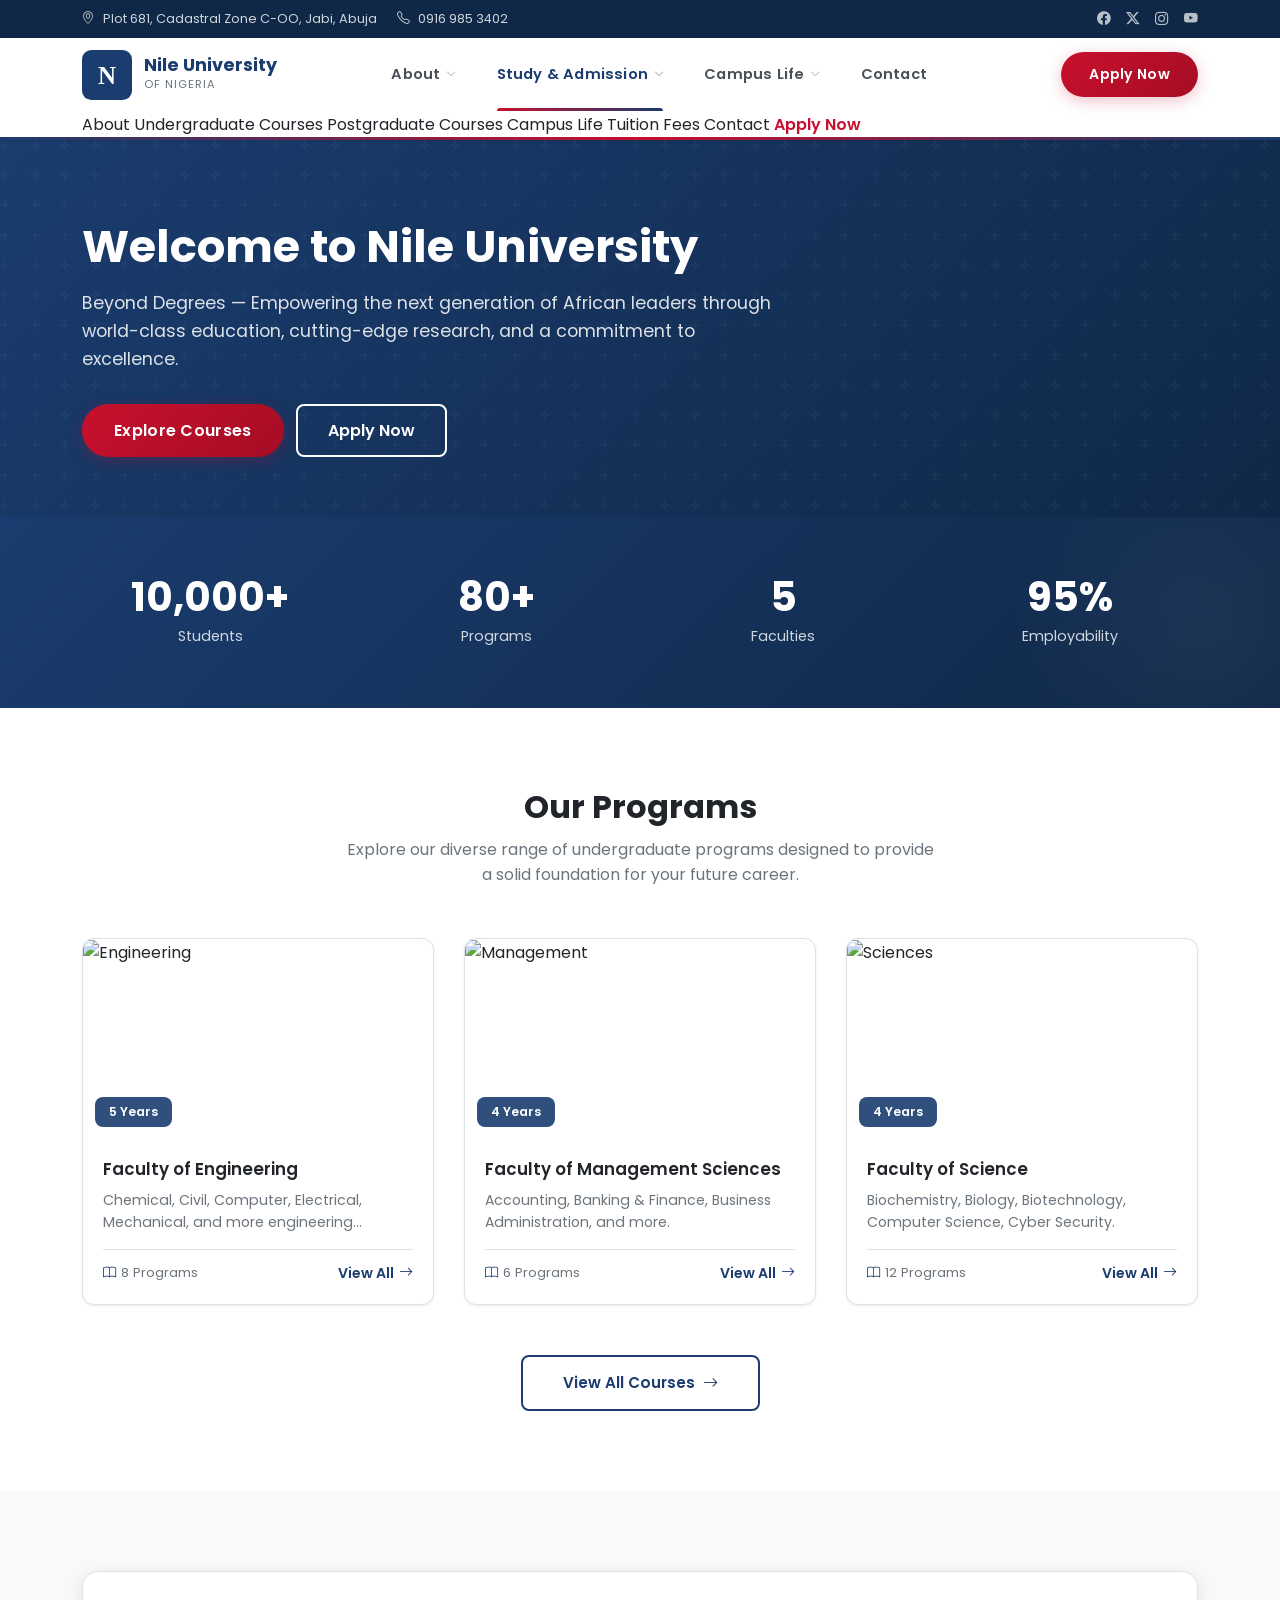
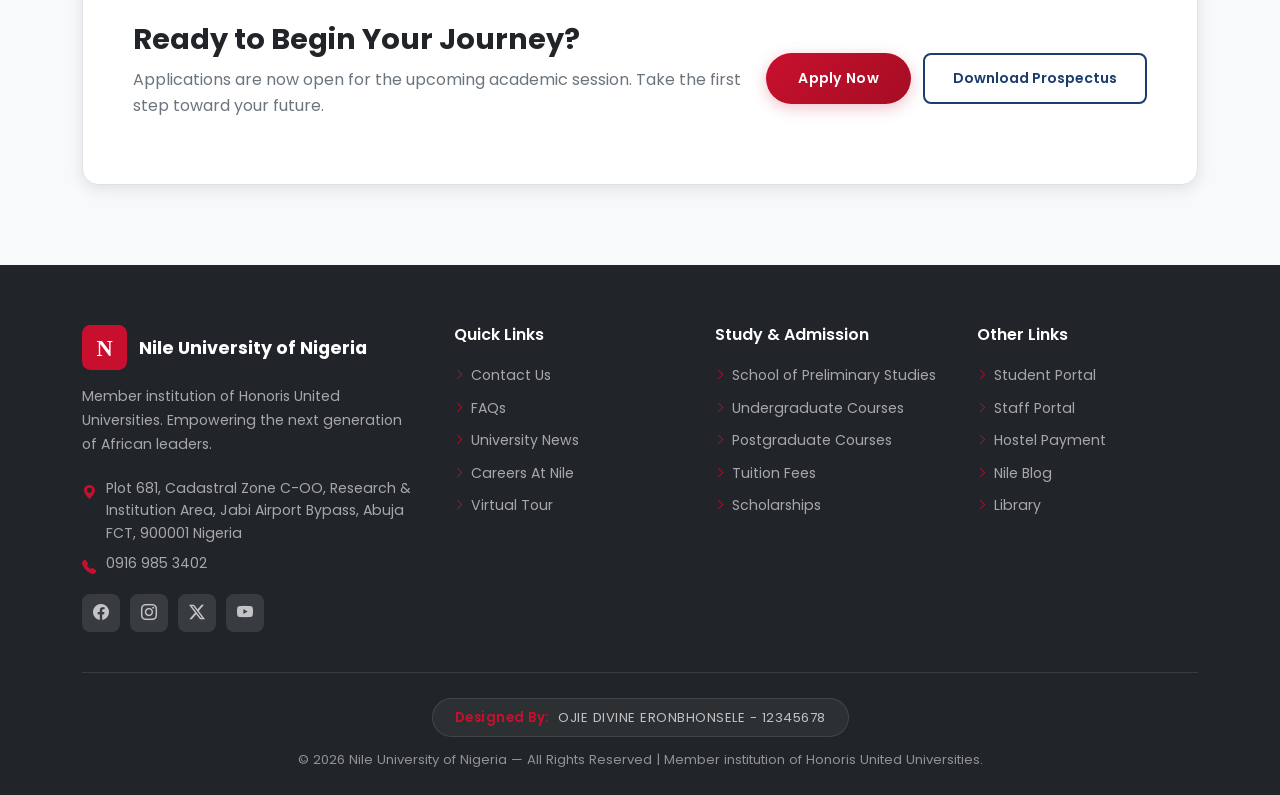
==== index.html @ 28b13f45 "Add files via upload" ====
<!DOCTYPE html>
<html lang="en">
<head>
    <meta charset="UTF-8">
    <meta name="viewport" content="width=device-width, initial-scale=1.0">
    <title>Nile University of Nigeria - Beyond Degrees</title>
    <link rel="icon" type="image/svg+xml" href="data:image/svg+xml,%3Csvg xmlns='http://www.w3.org/2000/svg' viewBox='0 0 64 64'%3E%3Crect width='64' height='64' rx='14' fill='%231a3c6e'/%3E%3Ctext x='32' y='44' text-anchor='middle' fill='white' font-size='32' font-weight='bold' font-family='serif'%3EN%3C/text%3E%3C/svg%3E">
    <link href="https://cdn.jsdelivr.net/npm/bootstrap@5.3.2/dist/css/bootstrap.min.css" rel="stylesheet">
    <link href="https://cdn.jsdelivr.net/npm/bootstrap-icons@1.11.1/font/bootstrap-icons.css" rel="stylesheet">
    <link href="https://fonts.googleapis.com/css2?family=Poppins:wght@300;400;500;600;700;800&family=Manrope:wght@400;500;600;700;800&display=swap" rel="stylesheet">
    <link rel="stylesheet" href="style.css">
</head>
<body>

    <div class="top-bar">
        <div class="container">
            <div class="top-bar-content">
                <div class="top-bar-left">
                    <span><i class="bi bi-geo-alt"></i> Plot 681, Cadastral Zone C-OO, Jabi, Abuja</span>
                    <a href="tel:+2349169853402"><i class="bi bi-telephone"></i> 0916 985 3402</a>
                </div>
                <div class="top-bar-right">
                    <a href="#"><i class="bi bi-facebook"></i></a>
                    <a href="#"><i class="bi bi-twitter-x"></i></a>
                    <a href="#"><i class="bi bi-instagram"></i></a>
                    <a href="#"><i class="bi bi-youtube"></i></a>
                </div>
            </div>
        </div>
    </div>

    <nav class="navbar-main" id="mainNav">
        <div class="container">
            <div style="display:flex; align-items:center; justify-content:space-between;">
                <a href="index.html" class="nav-brand">
                    <svg width="50" height="50" viewBox="0 0 64 64" xmlns="http://www.w3.org/2000/svg">
                        <rect width="64" height="64" rx="12" fill="#1a3c6e"/>
                        <text x="32" y="44" text-anchor="middle" fill="white" font-size="32" font-weight="bold" font-family="serif">N</text>
                    </svg>
                    <div class="nav-brand-text">
                        <span class="nav-brand-name">Nile University</span>
                        <span class="nav-brand-sub">of Nigeria</span>
                    </div>
                </a>

                <ul class="nav-links">
                    <li>
                        <a href="#">About <i class="bi bi-chevron-down"></i></a>
                        <ul class="nav-dropdown">
                            <li><a href="#"><i class="bi bi-person"></i> Vice Chancellor's Message</a></li>
                            <li><a href="#"><i class="bi bi-diagram-3"></i> Organization Chart</a></li>
                            <li><a href="#"><i class="bi bi-people"></i> Staff Directory</a></li>
                            <li><a href="#"><i class="bi bi-newspaper"></i> Latest News</a></li>
                        </ul>
                    </li>
                    <li>
                        <a href="#" class="active">Study & Admission <i class="bi bi-chevron-down"></i></a>
                        <ul class="nav-dropdown">
                            <li><a href="courses.html"><i class="bi bi-book"></i> Undergraduate Courses</a></li>
                            <li><a href="#"><i class="bi bi-mortarboard"></i> Postgraduate Courses</a></li>
                            <li><a href="#"><i class="bi bi-calendar"></i> Academic Calendar</a></li>
                            <li><a href="#"><i class="bi bi-cash-stack"></i> Tuition Fees</a></li>
                            <li><a href="#"><i class="bi bi-award"></i> Scholarships</a></li>
                        </ul>
                    </li>
                    <li>
                        <a href="#">Campus Life <i class="bi bi-chevron-down"></i></a>
                        <ul class="nav-dropdown">
                            <li><a href="#"><i class="bi bi-building"></i> Student Experience</a></li>
                            <li><a href="#"><i class="bi bi-house-door"></i> Accommodation</a></li>
                            <li><a href="#"><i class="bi bi-heart"></i> Student Welfare</a></li>
                            <li><a href="#"><i class="bi bi-megaphone"></i> Clubs & Activities</a></li>
                        </ul>
                    </li>
                    <li><a href="#">Contact</a></li>
                </ul>

                <div class="nav-cta">
                    <a href="#" class="btn-apply">Apply Now</a>
                </div>

                <button class="nav-toggler" id="navToggler" onclick="toggleMobileNav()">
                    <span></span><span></span><span></span>
                </button>
            </div>

            <div class="nav-mobile" id="mobileNav">
                <a href="#">About</a>
                <a href="courses.html">Undergraduate Courses</a>
                <a href="#">Postgraduate Courses</a>
                <a href="#">Campus Life</a>
                <a href="#">Tuition Fees</a>
                <a href="#">Contact</a>
                <a href="#" style="color:var(--accent); font-weight:600;">Apply Now</a>
            </div>
        </div>
    </nav>

    <section class="hero-banner">
        <div class="container hero-banner-content">
            <h1>Welcome to Nile University</h1>
            <p>Beyond Degrees — Empowering the next generation of African leaders through world-class education, cutting-edge research, and a commitment to excellence.</p>
            <div style="display:flex; gap:12px; flex-wrap:wrap;">
                <a href="courses.html" class="btn-apply" style="font-size:1rem; padding:14px 32px;">Explore Courses</a>
                <a href="#" class="btn-pay" style="font-size:1rem; padding:12px 30px; border-color:white; color:white;">Apply Now</a>
            </div>
        </div>
    </section>

    <section class="stats-banner">
        <div class="container">
            <div class="stats-grid">
                <div class="stat-item fade-up">
                    <div class="stat-number">10,000+</div>
                    <div class="stat-label">Students</div>
                </div>
                <div class="stat-item fade-up">
                    <div class="stat-number">80+</div>
                    <div class="stat-label">Programs</div>
                </div>
                <div class="stat-item fade-up">
                    <div class="stat-number">5</div>
                    <div class="stat-label">Faculties</div>
                </div>
                <div class="stat-item fade-up">
                    <div class="stat-number">95%</div>
                    <div class="stat-label">Employability</div>
                </div>
            </div>
        </div>
    </section>

    <section style="padding:80px 0; background:var(--white);">
        <div class="container">
            <div style="text-align:center; margin-bottom:50px;">
                <h2 style="font-size:2rem; font-weight:700; color:var(--gray-900); margin-bottom:10px;">Our Programs</h2>
                <p style="color:var(--gray-500); max-width:600px; margin:0 auto;">Explore our diverse range of undergraduate programs designed to provide a solid foundation for your future career.</p>
            </div>
            <div class="courses-grid">
                <div class="course-card fade-up">
                    <div class="course-card-img">
                        <img src="https://images.unsplash.com/photo-1581092918056-0c4c3acd3789?w=600&h=400&fit=crop" alt="Engineering">
                        <span class="duration-badge">5 Years</span>
                    </div>
                    <div class="course-card-body">
                        <h3 class="course-card-title"><a href="#">Faculty of Engineering</a></h3>
                        <p class="course-card-desc">Chemical, Civil, Computer, Electrical, Mechanical, and more engineering programs.</p>
                        <div class="course-card-meta">
                            <span><i class="bi bi-book"></i> 8 Programs</span>
                            <a href="courses.html" class="course-card-link">View All <i class="bi bi-arrow-right"></i></a>
                        </div>
                    </div>
                </div>
                <div class="course-card fade-up">
                    <div class="course-card-img">
                        <img src="https://images.unsplash.com/photo-1554224155-8d04cb21cd6c?w=600&h=400&fit=crop" alt="Management">
                        <span class="duration-badge">4 Years</span>
                    </div>
                    <div class="course-card-body">
                        <h3 class="course-card-title"><a href="#">Faculty of Management Sciences</a></h3>
                        <p class="course-card-desc">Accounting, Banking & Finance, Business Administration, and more.</p>
                        <div class="course-card-meta">
                            <span><i class="bi bi-book"></i> 6 Programs</span>
                            <a href="courses.html" class="course-card-link">View All <i class="bi bi-arrow-right"></i></a>
                        </div>
                    </div>
                </div>
                <div class="course-card fade-up">
                    <div class="course-card-img">
                        <img src="https://images.unsplash.com/photo-1532094349884-543bc11b234d?w=600&h=400&fit=crop" alt="Sciences">
                        <span class="duration-badge">4 Years</span>
                    </div>
                    <div class="course-card-body">
                        <h3 class="course-card-title"><a href="#">Faculty of Science</a></h3>
                        <p class="course-card-desc">Biochemistry, Biology, Biotechnology, Computer Science, Cyber Security.</p>
                        <div class="course-card-meta">
                            <span><i class="bi bi-book"></i> 12 Programs</span>
                            <a href="courses.html" class="course-card-link">View All <i class="bi bi-arrow-right"></i></a>
                        </div>
                    </div>
                </div>
            </div>
            <div class="load-more-wrap">
                <a href="courses.html" class="btn-load-more">View All Courses <i class="bi bi-arrow-right"></i></a>
            </div>
        </div>
    </section>

    <section class="cta-section">
        <div class="container">
            <div class="cta-box fade-up">
                <div class="cta-text">
                    <h2>Ready to Begin Your Journey?</h2>
                    <p>Applications are now open for the upcoming academic session. Take the first step toward your future.</p>
                </div>
                <div class="cta-buttons">
                    <a href="#" class="btn-apply" style="padding:14px 32px;">Apply Now</a>
                    <a href="#" class="btn-pay" style="padding:12px 28px;">Download Prospectus</a>
                </div>
            </div>
        </div>
    </section>

    <footer class="footer">
        <div class="container">
            <div class="footer-grid">
                <div>
                    <div class="footer-brand">
                        <svg width="45" height="45" viewBox="0 0 64 64" xmlns="http://www.w3.org/2000/svg">
                            <rect width="64" height="64" rx="12" fill="#c8102e"/>
                            <text x="32" y="44" text-anchor="middle" fill="white" font-size="32" font-weight="bold" font-family="serif">N</text>
                        </svg>
                        <span class="footer-brand-name">Nile University of Nigeria</span>
                    </div>
                    <p class="footer-desc">Member institution of Honoris United Universities. Empowering the next generation of African leaders.</p>
                    <div class="footer-address">
                        <i class="bi bi-geo-alt-fill"></i>
                        <span>Plot 681, Cadastral Zone C-OO, Research & Institution Area, Jabi Airport Bypass, Abuja FCT, 900001 Nigeria</span>
                    </div>
                    <div class="footer-address">
                        <i class="bi bi-telephone-fill"></i>
                        <a href="tel:+2349169853402" style="color:rgba(255,255,255,0.6);">0916 985 3402</a>
                    </div>
                    <div class="footer-social">
                        <a href="#"><i class="bi bi-facebook"></i></a>
                        <a href="#"><i class="bi bi-instagram"></i></a>
                        <a href="#"><i class="bi bi-twitter-x"></i></a>
                        <a href="#"><i class="bi bi-youtube"></i></a>
                    </div>
                </div>
                <div>
                    <h6 class="footer-heading">Quick Links</h6>
                    <ul class="footer-links">
                        <li><a href="#"><i class="bi bi-chevron-right"></i> Contact Us</a></li>
                        <li><a href="#"><i class="bi bi-chevron-right"></i> FAQs</a></li>
                        <li><a href="#"><i class="bi bi-chevron-right"></i> University News</a></li>
                        <li><a href="#"><i class="bi bi-chevron-right"></i> Careers At Nile</a></li>
                        <li><a href="#"><i class="bi bi-chevron-right"></i> Virtual Tour</a></li>
                    </ul>
                </div>
                <div>
                    <h6 class="footer-heading">Study & Admission</h6>
                    <ul class="footer-links">
                        <li><a href="#"><i class="bi bi-chevron-right"></i> School of Preliminary Studies</a></li>
                        <li><a href="courses.html"><i class="bi bi-chevron-right"></i> Undergraduate Courses</a></li>
                        <li><a href="#"><i class="bi bi-chevron-right"></i> Postgraduate Courses</a></li>
                        <li><a href="#"><i class="bi bi-chevron-right"></i> Tuition Fees</a></li>
                        <li><a href="#"><i class="bi bi-chevron-right"></i> Scholarships</a></li>
                    </ul>
                </div>
                <div>
                    <h6 class="footer-heading">Other Links</h6>
                    <ul class="footer-links">
                        <li><a href="#"><i class="bi bi-chevron-right"></i> Student Portal</a></li>
                        <li><a href="#"><i class="bi bi-chevron-right"></i> Staff Portal</a></li>
                        <li><a href="#"><i class="bi bi-chevron-right"></i> Hostel Payment</a></li>
                        <li><a href="#"><i class="bi bi-chevron-right"></i> Nile Blog</a></li>
                        <li><a href="#"><i class="bi bi-chevron-right"></i> Library</a></li>
                    </ul>
                </div>
            </div>
            <div class="footer-bottom">
                <div class="footer-designed-by">
                    <span>Designed By:</span> OJIE DIVINE ERONBHONSELE - 12345678
                </div>
                <p>&copy; 2026 Nile University of Nigeria &mdash; All Rights Reserved | Member institution of Honoris United Universities.</p>
            </div>
        </div>
    </footer>

    <button class="back-to-top" id="backToTop"><i class="bi bi-arrow-up"></i></button>

    <script src="https://cdn.jsdelivr.net/npm/bootstrap@5.3.2/dist/js/bootstrap.bundle.min.js"></script>
    <script src="main.js"></script>
</body>
</html>
---- style.css ----
:root {
    --primary: #1a3c6e;
    --primary-dark: #0f2847;
    --primary-light: #2a5298;
    --accent: #c8102e;
    --accent-light: #e8334d;
    --gold: #b8860b;
    --dark: #1a1a2e;
    --gray-900: #212529;
    --gray-700: #495057;
    --gray-500: #6c757d;
    --gray-300: #dee2e6;
    --gray-100: #f8f9fa;
    --white: #ffffff;
    --shadow-sm: 0 1px 3px rgba(0,0,0,0.08);
    --shadow-md: 0 4px 15px rgba(0,0,0,0.1);
    --shadow-lg: 0 10px 40px rgba(0,0,0,0.12);
    --shadow-xl: 0 20px 60px rgba(0,0,0,0.15);
    --radius-sm: 8px;
    --radius-md: 12px;
    --radius-lg: 16px;
    --radius-xl: 24px;
    --transition: all 0.3s cubic-bezier(0.4, 0, 0.2, 1);
}

* {
    margin: 0;
    padding: 0;
    box-sizing: border-box;
}

html {
    scroll-behavior: smooth;
}

body {
    font-family: 'Poppins', sans-serif;
    background: var(--white);
    color: var(--gray-900);
    line-height: 1.6;
    overflow-x: hidden;
}

a {
    text-decoration: none;
    color: inherit;
    transition: var(--transition);
}

img {
    max-width: 100%;
    height: auto;
}

.top-bar {
    background: var(--primary-dark);
    padding: 8px 0;
    font-size: 0.8rem;
}

.top-bar-content {
    display: flex;
    align-items: center;
    justify-content: space-between;
}

.top-bar-left {
    display: flex;
    align-items: center;
    gap: 20px;
    color: rgba(255,255,255,0.8);
}

.top-bar-left a {
    color: rgba(255,255,255,0.8);
}

.top-bar-left a:hover {
    color: white;
}

.top-bar-left i {
    margin-right: 5px;
}

.top-bar-right {
    display: flex;
    align-items: center;
    gap: 15px;
}

.top-bar-right a {
    color: rgba(255,255,255,0.7);
    font-size: 0.85rem;
}

.top-bar-right a:hover {
    color: white;
}

.navbar-main {
    background: var(--white);
    padding: 0;
    box-shadow: var(--shadow-sm);
    position: sticky;
    top: 0;
    z-index: 1000;
    transition: var(--transition);
    border-bottom: 3px solid transparent;
    border-image: linear-gradient(90deg, var(--primary), var(--accent), var(--primary)) 1;
}

.navbar-main.scrolled {
    box-shadow: var(--shadow-md);
}

.nav-brand {
    display: flex;
    align-items: center;
    gap: 12px;
    padding: 12px 0;
}

.nav-brand img {
    height: 50px;
    width: auto;
}

.nav-brand-text {
    display: flex;
    flex-direction: column;
}

.nav-brand-name {
    font-weight: 700;
    font-size: 1.1rem;
    color: var(--primary);
    line-height: 1.2;
}

.nav-brand-sub {
    font-size: 0.7rem;
    color: var(--gray-500);
    text-transform: uppercase;
    letter-spacing: 1px;
}

.nav-links {
    display: flex;
    align-items: center;
    gap: 0;
    list-style: none;
    margin: 0;
    padding: 0;
}

.nav-links > li {
    position: relative;
}

.nav-links > li > a {
    display: flex;
    align-items: center;
    gap: 6px;
    padding: 24px 20px;
    font-size: 0.92rem;
    font-weight: 600;
    color: var(--gray-700);
    transition: var(--transition);
    position: relative;
    letter-spacing: 0.2px;
}

.nav-links > li > a::after {
    content: '';
    position: absolute;
    bottom: 0;
    left: 50%;
    transform: translateX(-50%);
    width: 0;
    height: 3px;
    background: linear-gradient(90deg, var(--accent), var(--primary));
    border-radius: 3px 3px 0 0;
    transition: width 0.3s ease;
}

.nav-links > li > a:hover::after,
.nav-links > li > a.active::after {
    width: 80%;
}

.nav-links > li > a:hover,
.nav-links > li > a.active {
    color: var(--primary);
}

.nav-links > li > a i.bi-chevron-down {
    font-size: 0.65rem;
    transition: var(--transition);
    opacity: 0.5;
}

.nav-links > li:hover > a i.bi-chevron-down {
    transform: rotate(180deg);
    opacity: 1;
}

.nav-dropdown {
    position: absolute;
    top: 100%;
    left: 0;
    background: var(--white);
    min-width: 260px;
    border-radius: 0 0 var(--radius-md) var(--radius-md);
    box-shadow: 0 15px 50px rgba(0,0,0,0.12);
    opacity: 0;
    visibility: hidden;
    transform: translateY(15px);
    transition: all 0.3s cubic-bezier(0.4, 0, 0.2, 1);
    border-top: 3px solid var(--accent);
    padding: 8px 0;
    z-index: 100;
}

.nav-links > li:hover .nav-dropdown {
    opacity: 1;
    visibility: visible;
    transform: translateY(0);
}

.nav-dropdown li {
    list-style: none;
}

.nav-dropdown li a {
    display: flex;
    align-items: center;
    gap: 10px;
    padding: 11px 20px;
    font-size: 0.88rem;
    color: var(--gray-700);
    transition: var(--transition);
    font-weight: 500;
}

.nav-dropdown li a:hover {
    background: linear-gradient(90deg, rgba(26,60,110,0.06), transparent);
    color: var(--primary);
    padding-left: 26px;
}

.nav-dropdown li a i {
    width: 20px;
    height: 20px;
    display: flex;
    align-items: center;
    justify-content: center;
    background: rgba(26,60,110,0.08);
    border-radius: 6px;
    font-size: 0.75rem;
    color: var(--primary);
    flex-shrink: 0;
    transition: var(--transition);
}

.nav-dropdown li a:hover i {
    background: var(--primary);
    color: white;
}

.nav-cta {
    display: flex;
    align-items: center;
    gap: 12px;
    margin-left: 20px;
}

.btn-apply {
    background: linear-gradient(135deg, var(--accent) 0%, #a50d24 100%);
    color: white;
    padding: 11px 28px;
    border-radius: 50px;
    font-weight: 600;
    font-size: 0.88rem;
    transition: var(--transition);
    box-shadow: 0 4px 15px rgba(200,16,46,0.25);
    letter-spacing: 0.3px;
}

.btn-apply:hover {
    background: linear-gradient(135deg, var(--accent-light) 0%, var(--accent) 100%);
    color: white;
    transform: translateY(-2px);
    box-shadow: 0 6px 25px rgba(200,16,46,0.4);
}

.btn-pay {
    border: 2px solid var(--primary);
    color: var(--primary);
    padding: 8px 20px;
    border-radius: var(--radius-sm);
    font-weight: 600;
    font-size: 0.88rem;
    transition: var(--transition);
}

.btn-pay:hover {
    background: var(--primary);
    color: white;
}

.nav-toggler {
    display: none;
    border: none;
    background: none;
    padding: 8px;
}

.nav-toggler span {
    display: block;
    width: 25px;
    height: 2px;
    background: var(--primary);
    margin: 6px 0;
    transition: var(--transition);
}

.hero-banner {
    background: linear-gradient(135deg, var(--primary) 0%, var(--primary-dark) 100%);
    padding: 80px 0 60px;
    position: relative;
    overflow: hidden;
}

.hero-banner::before {
    content: '';
    position: absolute;
    top: 0;
    left: 0;
    right: 0;
    bottom: 0;
    background: url("data:image/svg+xml,%3Csvg width='60' height='60' viewBox='0 0 60 60' xmlns='http://www.w3.org/2000/svg'%3E%3Cg fill='none' fill-rule='evenodd'%3E%3Cg fill='%23ffffff' fill-opacity='0.03'%3E%3Cpath d='M36 34v-4h-2v4h-4v2h4v4h2v-4h4v-2h-4zm0-30V0h-2v4h-4v2h4v4h2V6h4V4h-4zM6 34v-4H4v4H0v2h4v4h2v-4h4v-2H6zM6 4V0H4v4H0v2h4v4h2V6h4V4H6z'/%3E%3C/g%3E%3C/g%3E%3C/svg%3E");
}

.hero-banner-content {
    position: relative;
    z-index: 1;
}

.hero-banner h1 {
    font-size: 2.8rem;
    font-weight: 700;
    color: white;
    margin-bottom: 15px;
}

.hero-banner p {
    font-size: 1.1rem;
    color: rgba(255,255,255,0.85);
    max-width: 700px;
    margin-bottom: 30px;
}

.breadcrumb-bar {
    background: var(--gray-100);
    padding: 12px 0;
    border-bottom: 1px solid var(--gray-300);
}

.breadcrumb {
    display: flex;
    align-items: center;
    gap: 8px;
    list-style: none;
    margin: 0;
    padding: 0;
    font-size: 0.85rem;
}

.breadcrumb li a {
    color: var(--primary);
}

.breadcrumb li a:hover {
    text-decoration: underline;
}

.breadcrumb li.active {
    color: var(--gray-500);
}

.breadcrumb li i {
    font-size: 0.7rem;
    color: var(--gray-500);
}

.search-section {
    padding: 40px 0;
    background: var(--white);
}

.search-box {
    background: var(--gray-100);
    border-radius: var(--radius-lg);
    padding: 30px;
    border: 1px solid var(--gray-300);
}

.search-title {
    font-size: 1rem;
    font-weight: 600;
    color: var(--gray-700);
    margin-bottom: 15px;
    display: flex;
    align-items: center;
    gap: 8px;
}

.search-input-group {
    display: flex;
    gap: 12px;
}

.search-input {
    flex: 1;
    padding: 14px 20px;
    border: 2px solid var(--gray-300);
    border-radius: var(--radius-sm);
    font-size: 0.95rem;
    font-family: inherit;
    transition: var(--transition);
    background: var(--white);
}

.search-input:focus {
    outline: none;
    border-color: var(--primary);
    box-shadow: 0 0 0 3px rgba(26,60,110,0.1);
}

.search-input::placeholder {
    color: var(--gray-500);
}

.btn-search {
    display: flex;
    align-items: center;
    gap: 8px;
    padding: 14px 30px;
    background: var(--primary);
    color: white;
    border: none;
    border-radius: var(--radius-sm);
    font-weight: 600;
    font-size: 0.95rem;
    cursor: pointer;
    transition: var(--transition);
    white-space: nowrap;
}

.btn-search:hover {
    background: var(--primary-dark);
    transform: translateY(-2px);
}

.filter-tags {
    display: flex;
    flex-wrap: wrap;
    gap: 10px;
    margin-top: 20px;
}

.filter-tag {
    display: inline-flex;
    align-items: center;
    gap: 6px;
    padding: 6px 16px;
    background: var(--white);
    border: 1px solid var(--gray-300);
    border-radius: var(--radius-sm);
    font-size: 0.82rem;
    color: var(--gray-700);
    cursor: pointer;
    transition: var(--transition);
}

.filter-tag:hover,
.filter-tag.active {
    border-color: var(--primary);
    background: rgba(26,60,110,0.05);
    color: var(--primary);
}

.filter-tag.active {
    background: var(--primary);
    color: white;
    border-color: var(--primary);
}

.courses-section {
    padding: 0 0 80px;
}

.courses-grid {
    display: grid;
    grid-template-columns: repeat(3, 1fr);
    gap: 30px;
}

.course-card {
    background: var(--white);
    border-radius: var(--radius-md);
    overflow: hidden;
    box-shadow: var(--shadow-sm);
    border: 1px solid var(--gray-300);
    transition: var(--transition);
    position: relative;
}

.course-card:hover {
    transform: translateY(-8px);
    box-shadow: var(--shadow-lg);
    border-color: transparent;
}

.course-card-img {
    position: relative;
    height: 200px;
    overflow: hidden;
}

.course-card-img img {
    width: 100%;
    height: 100%;
    object-fit: cover;
    transition: transform 0.5s ease;
}

.course-card:hover .course-card-img img {
    transform: scale(1.08);
}

.course-card-img .duration-badge {
    position: absolute;
    bottom: 12px;
    left: 12px;
    background: rgba(26,60,110,0.9);
    color: white;
    padding: 5px 14px;
    border-radius: var(--radius-sm);
    font-size: 0.78rem;
    font-weight: 600;
    backdrop-filter: blur(4px);
}

.course-card-body {
    padding: 20px;
}

.course-card-title {
    font-size: 1.05rem;
    font-weight: 600;
    color: var(--gray-900);
    margin-bottom: 8px;
    line-height: 1.3;
}

.course-card-title a:hover {
    color: var(--primary);
}

.course-card-desc {
    font-size: 0.88rem;
    color: var(--gray-500);
    margin-bottom: 15px;
    display: -webkit-box;
    -webkit-line-clamp: 2;
    -webkit-box-orient: vertical;
    overflow: hidden;
}

.course-card-meta {
    display: flex;
    align-items: center;
    justify-content: space-between;
    padding-top: 12px;
    border-top: 1px solid var(--gray-300);
}

.course-card-meta span {
    display: flex;
    align-items: center;
    gap: 5px;
    font-size: 0.82rem;
    color: var(--gray-500);
}

.course-card-meta span i {
    color: var(--primary);
}

.course-card-link {
    display: flex;
    align-items: center;
    gap: 5px;
    color: var(--primary);
    font-weight: 600;
    font-size: 0.88rem;
}

.course-card-link:hover {
    gap: 8px;
    color: var(--accent);
}

.load-more-wrap {
    text-align: center;
    margin-top: 50px;
}

.btn-load-more {
    display: inline-flex;
    align-items: center;
    gap: 8px;
    padding: 14px 40px;
    background: var(--white);
    color: var(--primary);
    border: 2px solid var(--primary);
    border-radius: var(--radius-sm);
    font-weight: 600;
    font-size: 0.95rem;
    cursor: pointer;
    transition: var(--transition);
}

.btn-load-more:hover {
    background: var(--primary);
    color: white;
    transform: translateY(-2px);
    box-shadow: 0 4px 15px rgba(26,60,110,0.3);
}

.stats-banner {
    background: linear-gradient(135deg, var(--primary) 0%, var(--primary-dark) 100%);
    padding: 60px 0;
    position: relative;
    overflow: hidden;
}

.stats-banner::before {
    content: '';
    position: absolute;
    top: -50%;
    right: -10%;
    width: 400px;
    height: 400px;
    background: radial-gradient(circle, rgba(255,255,255,0.05) 0%, transparent 70%);
    border-radius: 50%;
}

.stats-grid {
    display: grid;
    grid-template-columns: repeat(4, 1fr);
    gap: 30px;
    position: relative;
    z-index: 1;
}

.stat-item {
    text-align: center;
    color: white;
}

.stat-number {
    font-size: 2.5rem;
    font-weight: 700;
    line-height: 1;
    margin-bottom: 8px;
}

.stat-label {
    font-size: 0.9rem;
    opacity: 0.8;
}

.cta-section {
    padding: 80px 0;
    background: var(--gray-100);
}

.cta-box {
    display: flex;
    align-items: center;
    justify-content: space-between;
    background: var(--white);
    border-radius: var(--radius-lg);
    padding: 50px;
    box-shadow: var(--shadow-md);
    border: 1px solid var(--gray-300);
}

.cta-text h2 {
    font-size: 1.8rem;
    font-weight: 700;
    color: var(--gray-900);
    margin-bottom: 10px;
}

.cta-text p {
    color: var(--gray-500);
    font-size: 1rem;
}

.cta-buttons {
    display: flex;
    gap: 12px;
    flex-shrink: 0;
}

.footer {
    background: var(--gray-900);
    color: rgba(255,255,255,0.8);
    padding-top: 60px;
}

.footer-grid {
    display: grid;
    grid-template-columns: 1.5fr 1fr 1fr 1fr;
    gap: 40px;
    padding-bottom: 40px;
    border-bottom: 1px solid rgba(255,255,255,0.1);
}

.footer-brand {
    display: flex;
    align-items: center;
    gap: 12px;
    margin-bottom: 15px;
}

.footer-brand img {
    height: 45px;
}

.footer-brand-name {
    font-weight: 700;
    font-size: 1.1rem;
    color: white;
}

.footer-desc {
    font-size: 0.88rem;
    line-height: 1.7;
    margin-bottom: 20px;
    color: rgba(255,255,255,0.6);
}

.footer-address {
    font-size: 0.88rem;
    margin-bottom: 8px;
    display: flex;
    align-items: flex-start;
    gap: 10px;
    color: rgba(255,255,255,0.6);
}

.footer-address i {
    margin-top: 4px;
    color: var(--accent);
}

.footer-social {
    display: flex;
    gap: 10px;
    margin-top: 15px;
}

.footer-social a {
    width: 38px;
    height: 38px;
    background: rgba(255,255,255,0.1);
    border-radius: var(--radius-sm);
    display: flex;
    align-items: center;
    justify-content: center;
    color: rgba(255,255,255,0.7);
    transition: var(--transition);
}

.footer-social a:hover {
    background: var(--accent);
    color: white;
    transform: translateY(-3px);
}

.footer-heading {
    color: white;
    font-size: 1rem;
    font-weight: 600;
    margin-bottom: 20px;
}

.footer-links {
    list-style: none;
    padding: 0;
    margin: 0;
}

.footer-links li {
    margin-bottom: 10px;
}

.footer-links a {
    color: rgba(255,255,255,0.6);
    font-size: 0.88rem;
    display: flex;
    align-items: center;
    gap: 6px;
}

.footer-links a:hover {
    color: white;
    padding-left: 5px;
}

.footer-links a i {
    font-size: 0.7rem;
    color: var(--accent);
}

.footer-bottom {
    padding: 25px 0;
    text-align: center;
    font-size: 0.82rem;
    color: rgba(255,255,255,0.5);
}

.footer-bottom p {
    margin: 0;
}

.footer-designed-by {
    display: inline-block;
    background: rgba(255,255,255,0.05);
    border: 1px solid rgba(255,255,255,0.1);
    padding: 8px 22px;
    border-radius: 50px;
    color: rgba(255,255,255,0.7);
    font-size: 0.82rem;
    margin-bottom: 12px;
    letter-spacing: 0.5px;
}

.footer-designed-by span {
    color: var(--accent);
    font-weight: 600;
    margin-right: 4px;
}

.back-to-top {
    position: fixed;
    bottom: 30px;
    right: 30px;
    width: 45px;
    height: 45px;
    background: var(--primary);
    color: white;
    border: none;
    border-radius: 50%;
    display: flex;
    align-items: center;
    justify-content: center;
    font-size: 1.1rem;
    cursor: pointer;
    opacity: 0;
    visibility: hidden;
    transition: var(--transition);
    box-shadow: 0 4px 15px rgba(26,60,110,0.3);
    z-index: 999;
}

.back-to-top.visible {
    opacity: 1;
    visibility: visible;
}

.back-to-top:hover {
    transform: translateY(-3px);
    background: var(--primary-dark);
}

.fade-up {
    opacity: 0;
    transform: translateY(30px);
    transition: all 0.6s ease;
}

.fade-up.visible {
    opacity: 1;
    transform: translateY(0);
}

@media (max-width: 1199px) {
    .courses-grid {
        grid-template-columns: repeat(2, 1fr);
    }
}

@media (max-width: 991px) {
    .nav-links, .nav-cta {
        display: none;
    }

    .nav-toggler {
        display: block;
    }

    .nav-mobile {
        display: none;
        position: absolute;
        top: 100%;
        left: 0;
        right: 0;
        background: var(--white);
        box-shadow: var(--shadow-lg);
        border-top: 2px solid var(--gray-300);
        max-height: 70vh;
        overflow-y: auto;
    }

    .nav-mobile.show {
        display: block;
    }

    .nav-mobile a {
        display: block;
        padding: 12px 20px;
        color: var(--gray-700);
        font-weight: 500;
        border-bottom: 1px solid var(--gray-100);
    }

    .nav-mobile a:hover {
        background: var(--gray-100);
        color: var(--primary);
    }

    .hero-banner h1 {
        font-size: 2rem;
    }

    .cta-box {
        flex-direction: column;
        text-align: center;
        gap: 25px;
    }

    .footer-grid {
        grid-template-columns: 1fr 1fr;
    }

    .stats-grid {
        grid-template-columns: repeat(2, 1fr);
        gap: 30px;
    }

    .search-input-group {
        flex-direction: column;
    }
}

@media (max-width: 767px) {
    .courses-grid {
        grid-template-columns: 1fr;
    }

    .footer-grid {
        grid-template-columns: 1fr;
    }

    .hero-banner {
        padding: 50px 0 40px;
    }

    .hero-banner h1 {
        font-size: 1.7rem;
    }

    .top-bar {
        display: none;
    }

    .stat-number {
        font-size: 2rem;
    }
}
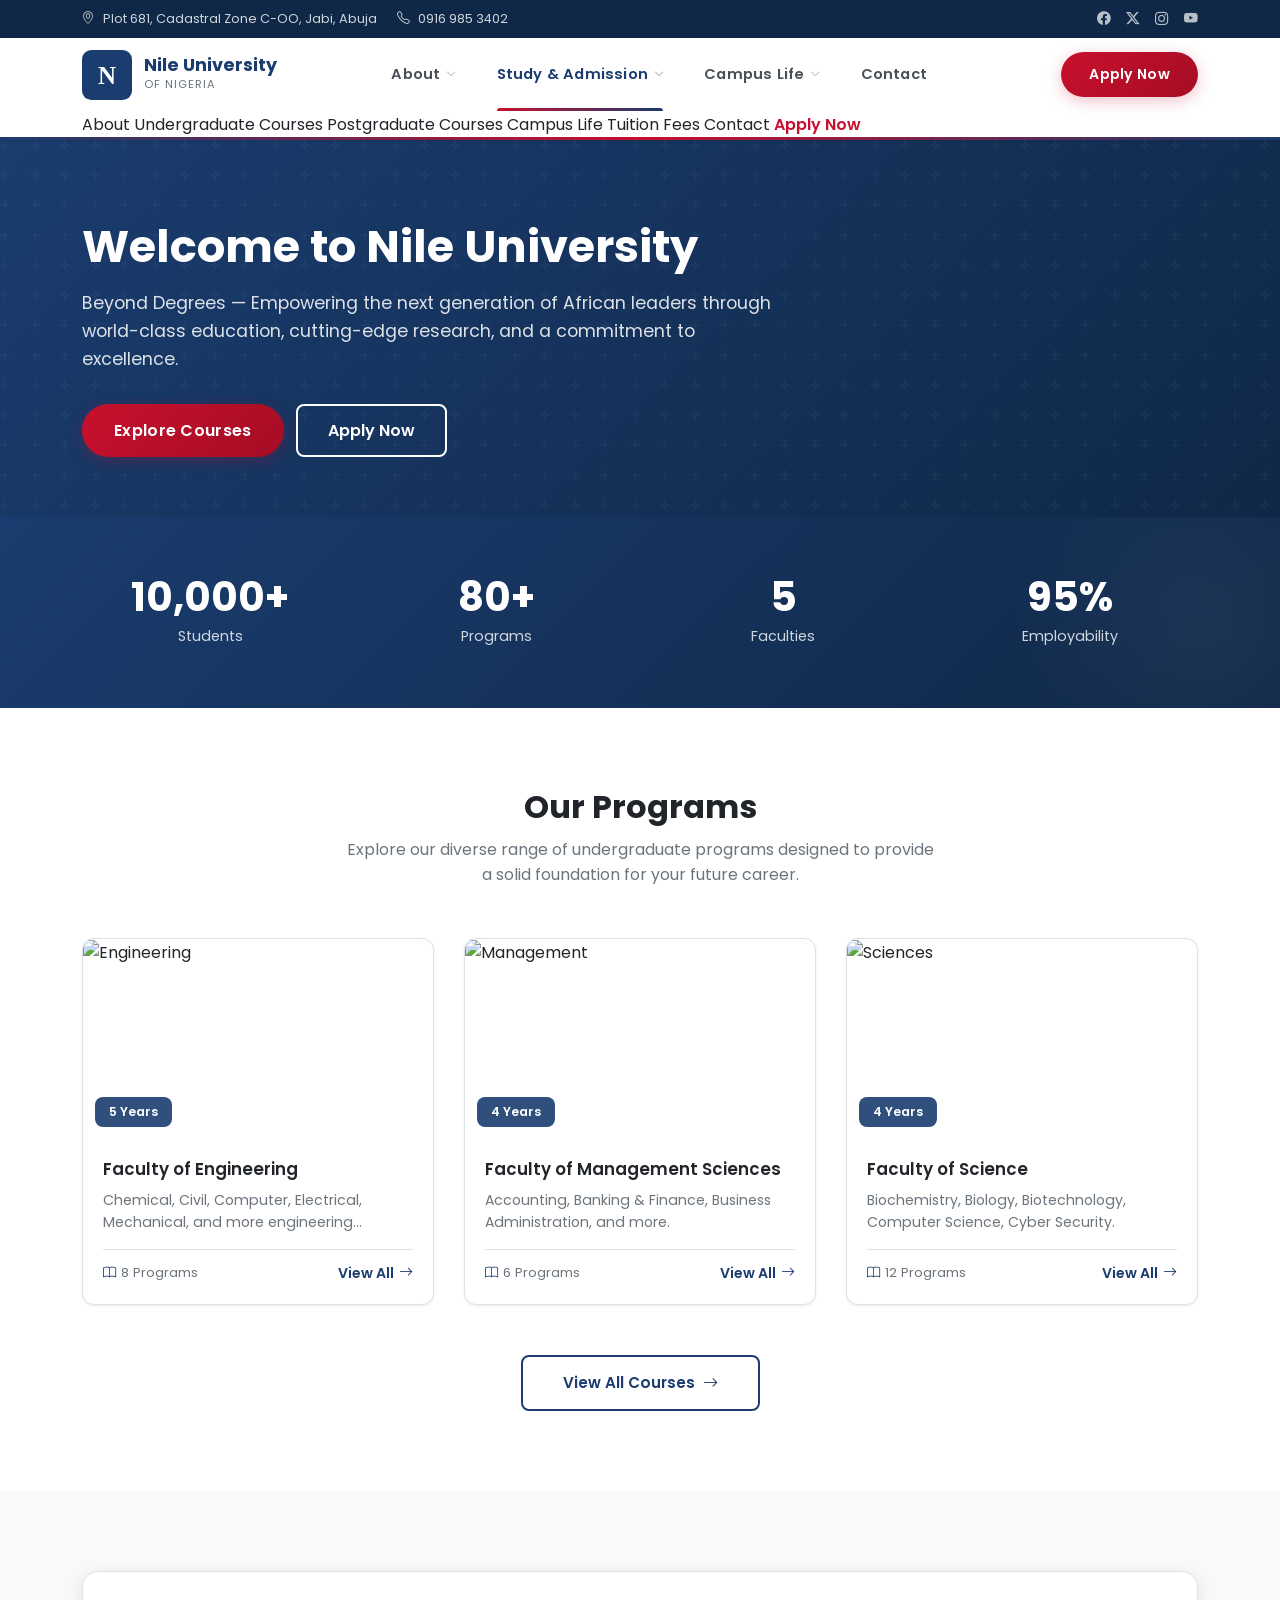
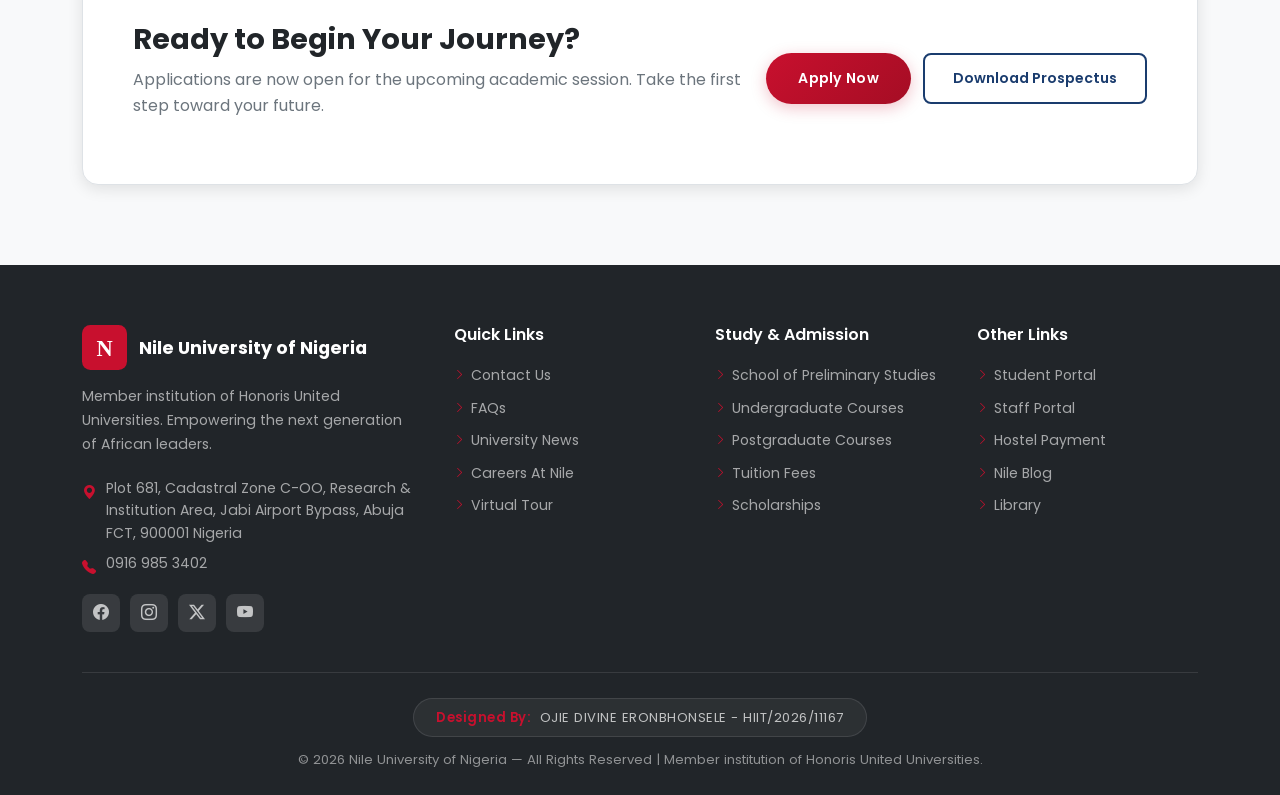
==== commit 23df512f: "Update footer designer information" ====
--- a/index.html
+++ b/index.html
@@ -261,7 +261,7 @@
             </div>
             <div class="footer-bottom">
                 <div class="footer-designed-by">
-                    <span>Designed By:</span> OJIE DIVINE ERONBHONSELE - 12345678
+                    <span>Designed By:</span> OJIE DIVINE ERONBHONSELE - HIIT/2026/11167
                 </div>
                 <p>&copy; 2026 Nile University of Nigeria &mdash; All Rights Reserved | Member institution of Honoris United Universities.</p>
             </div>
@@ -273,4 +273,4 @@
     <script src="https://cdn.jsdelivr.net/npm/bootstrap@5.3.2/dist/js/bootstrap.bundle.min.js"></script>
     <script src="main.js"></script>
 </body>
-</html>+</html>
